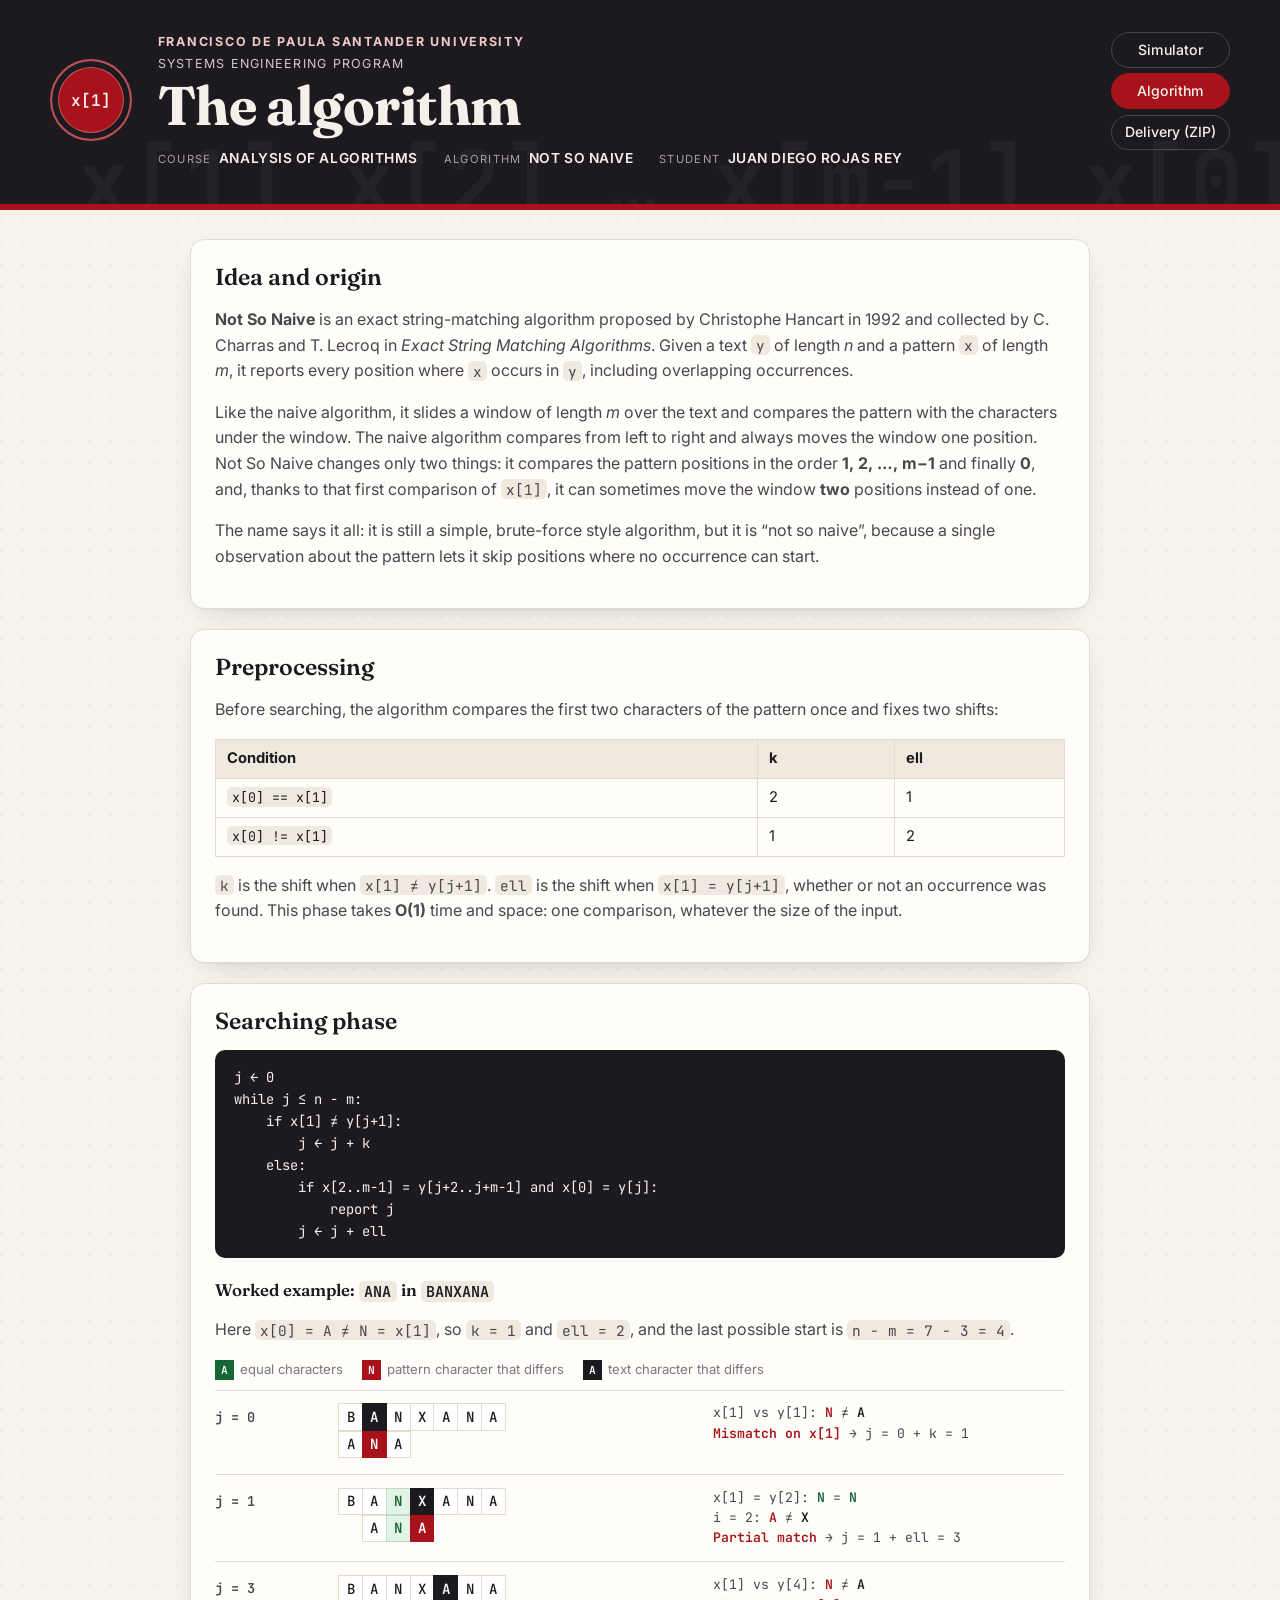
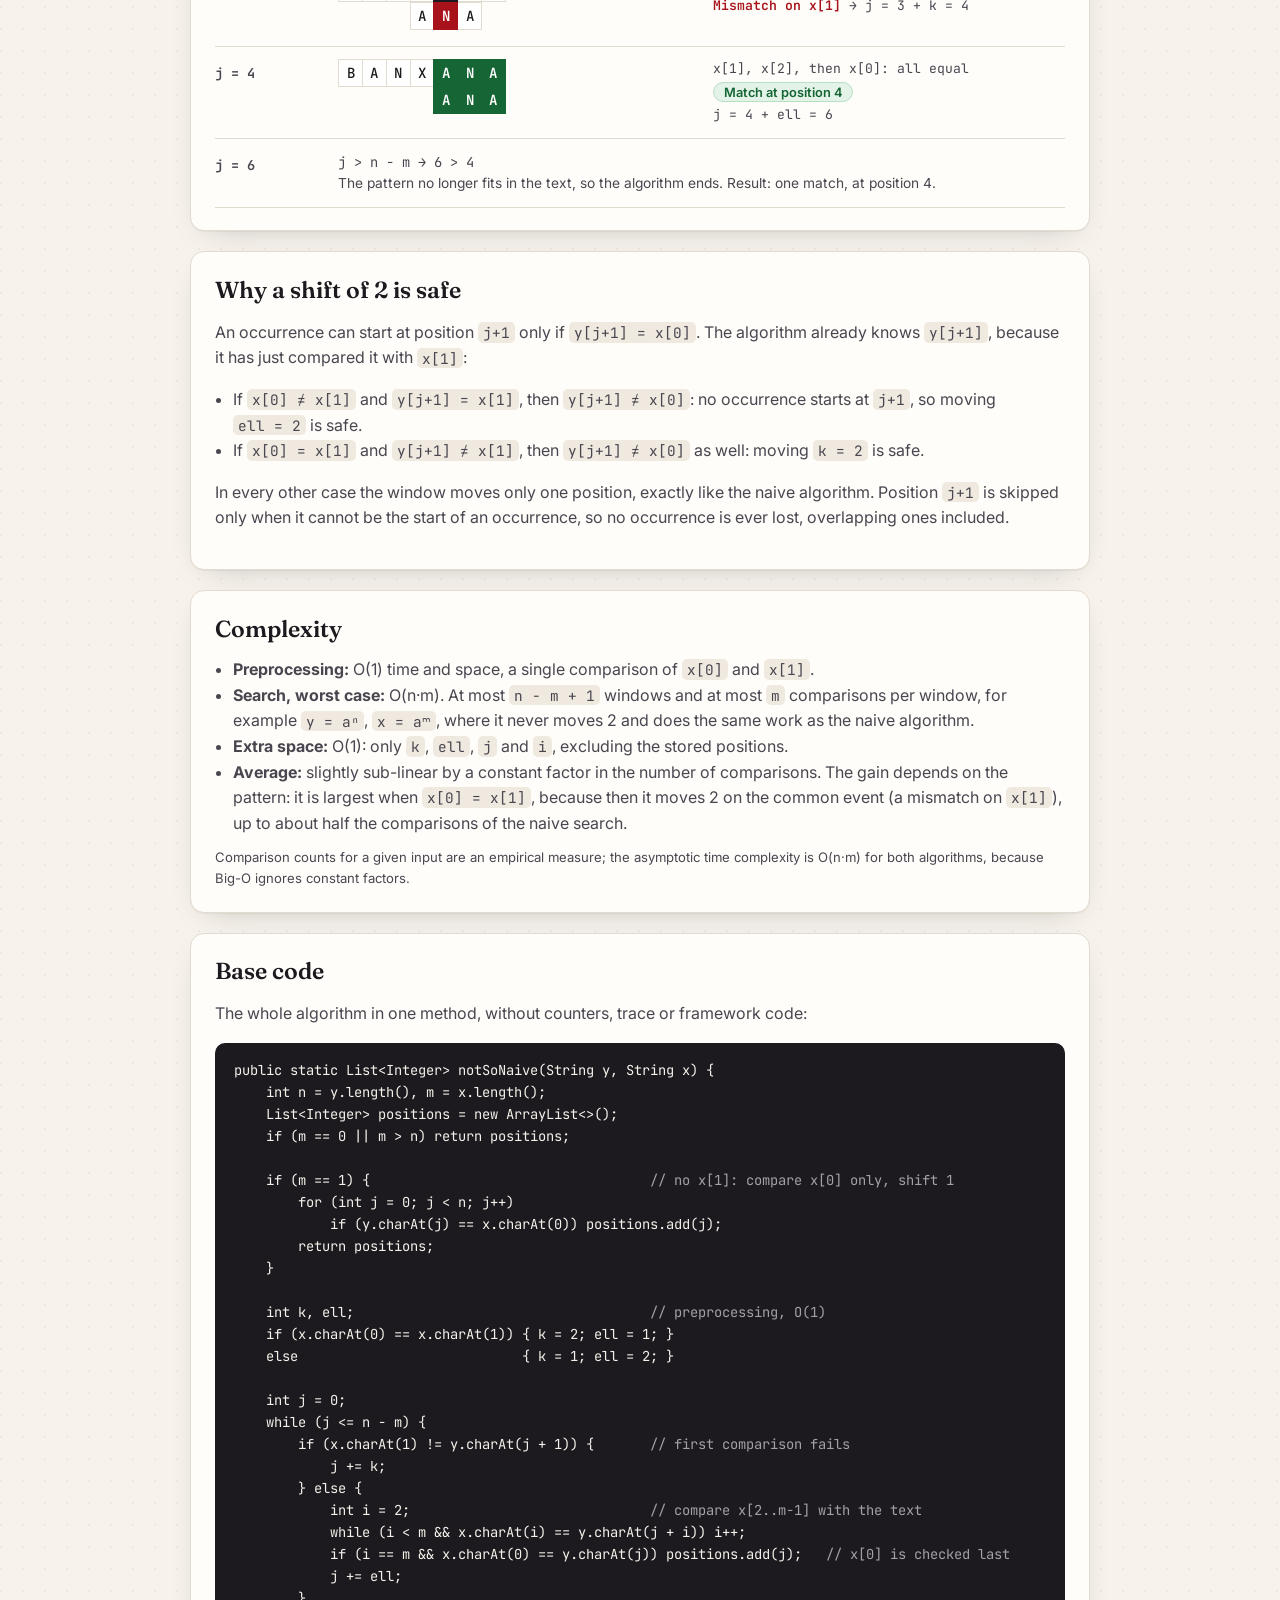
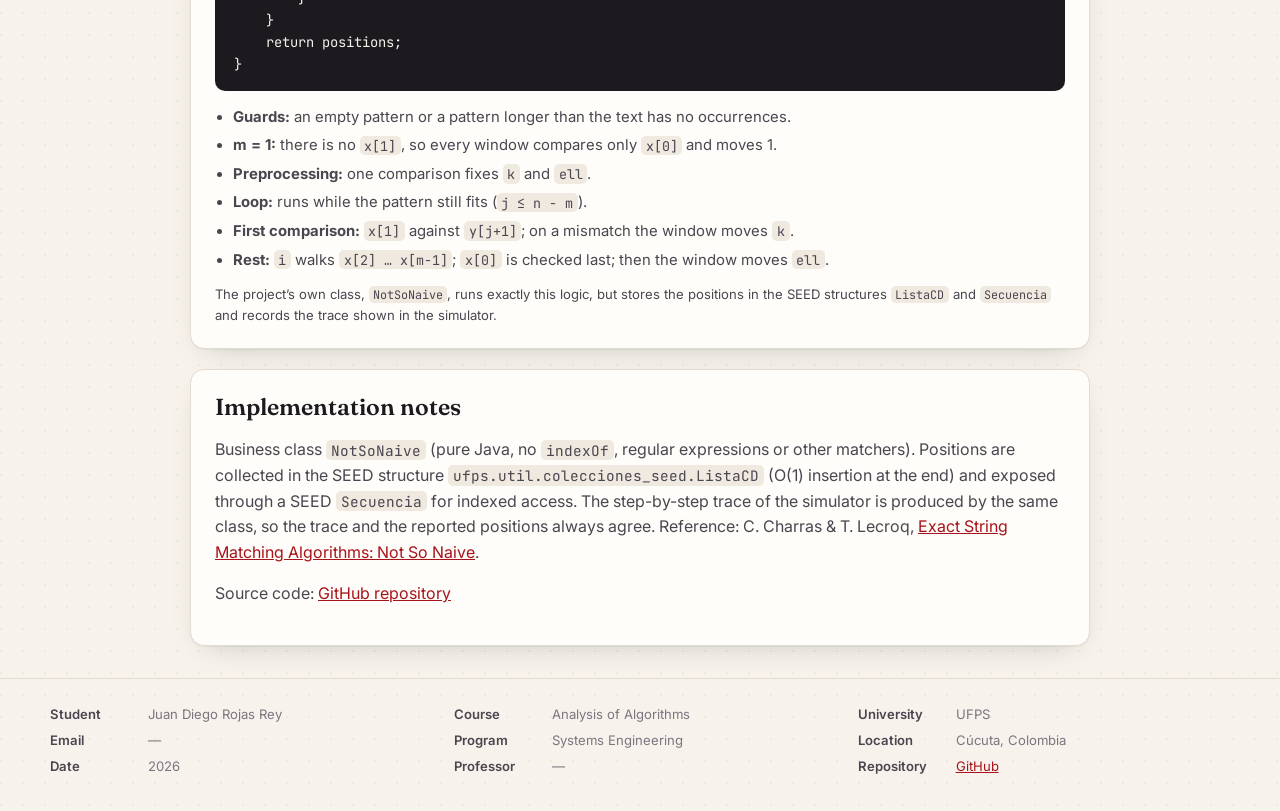
==== docs/algorithm/index.html @ b47da9d5 "Add files via upload" ====
<!DOCTYPE html>
<html lang="en">
<head>
<meta charset="UTF-8">
<meta name="viewport" content="width=device-width, initial-scale=1">
<title>The Not So Naive algorithm · UFPS</title>
<meta name="description" content="Not So Naive exact string matching simulator.">
<link rel="preconnect" href="https://fonts.googleapis.com">
<link rel="preconnect" href="https://fonts.gstatic.com" crossorigin>
<link href="https://fonts.googleapis.com/css2?family=Fraunces:opsz,wght@9..144,500;9..144,700&family=Inter:wght@400;500;600;700&family=JetBrains+Mono:wght@400;600&display=swap" rel="stylesheet">
<link rel="stylesheet" href="../css/app.css">
<link rel="icon" href="data:image/svg+xml,%3Csvg xmlns='http://www.w3.org/2000/svg' viewBox='0 0 32 32'%3E%3Crect width='32' height='32' rx='7' fill='%23a8121a'/%3E%3Ctext x='16' y='22' font-family='monospace' font-size='15' font-weight='700' fill='%23fff' text-anchor='middle'%3ENSN%3C/text%3E%3C/svg%3E">
</head>
<body>
<header class="masthead"><div class="wrap masthead__inner">
<div class="seal" aria-hidden="true"><span>x[1]</span></div>
<div class="masthead__text"><p class="kicker">FRANCISCO DE PAULA SANTANDER UNIVERSITY</p><p class="program">SYSTEMS ENGINEERING PROGRAM</p><h1>The algorithm</h1>
<dl class="meta"><div><dt>COURSE</dt><dd>ANALYSIS OF ALGORITHMS</dd></div><div><dt>ALGORITHM</dt><dd>NOT SO NAIVE</dd></div><div><dt>STUDENT</dt><dd>JUAN DIEGO ROJAS REY</dd></div></dl></div>
<nav class="masthead__nav" aria-label="Pages"><a href="../index.html" class="" >Simulator</a><a href="../algorithm/index.html" class="is-active" aria-current=page>Algorithm</a><a href="../delivery/index.html" class="" >Delivery (ZIP)</a></nav></div></header>
<main class="wrap doc">

    <section class="card">
        <h2>Idea and origin</h2>
        <p><strong>Not So Naive</strong> is an exact string-matching algorithm proposed by Christophe Hancart in 1992
            and collected by C. Charras and T. Lecroq in <em>Exact String Matching Algorithms</em>. Given a text
            <code>y</code> of length <em>n</em> and a pattern <code>x</code> of length <em>m</em>, it reports every
            position where <code>x</code> occurs in <code>y</code>, including overlapping occurrences.</p>
        <p>Like the naive algorithm, it slides a window of length <em>m</em> over the text and compares the pattern
            with the characters under the window. The naive algorithm compares from left to right and always moves the
            window one position. Not So Naive changes only two things: it compares the pattern positions in the order
            <strong>1, 2, …, m−1</strong> and finally <strong>0</strong>, and, thanks to that first comparison of
            <code>x[1]</code>, it can sometimes move the window <strong>two</strong> positions instead of one.</p>
        <p>The name says it all: it is still a simple, brute-force style algorithm, but it is “not so naive”,
            because a single observation about the pattern lets it skip positions where no occurrence can start.</p>
    </section>

    <section class="card">
        <h2>Preprocessing</h2>
        <p>Before searching, the algorithm compares the first two characters of the pattern once and fixes two shifts:</p>
        <table class="kell">
            <thead><tr><th>Condition</th><th>k</th><th>ell</th></tr></thead>
            <tbody>
            <tr><td><code>x[0] == x[1]</code></td><td>2</td><td>1</td></tr>
            <tr><td><code>x[0] != x[1]</code></td><td>1</td><td>2</td></tr>
            </tbody>
        </table>
        <p><code>k</code> is the shift when <code>x[1] ≠ y[j+1]</code>. <code>ell</code> is the shift when
            <code>x[1] = y[j+1]</code>, whether or not an occurrence was found. This phase takes
            <strong>O(1)</strong> time and space: one comparison, whatever the size of the input.</p>
    </section>

    <section class="card">
        <h2>Searching phase</h2>
<pre class="code">j ← 0
while j ≤ n − m:
    if x[1] ≠ y[j+1]:
        j ← j + k
    else:
        if x[2..m−1] = y[j+2..j+m−1] and x[0] = y[j]:
            report j
        j ← j + ell</pre>

        <h3>Worked example: <code>ANA</code> in <code>BANXANA</code></h3>
        <p>Here <code>x[0] = A ≠ N = x[1]</code>, so <code>k = 1</code> and <code>ell = 2</code>, and the last
            possible start is <code>n − m = 7 − 3 = 4</code>.</p>
        <div class="example-legend">
            <span><span class="cell cell--eq">A</span>equal characters</span>
            <span><span class="cell cell--ne cell--pat">N</span>pattern character that differs</span>
            <span><span class="cell cell--ne cell--txt">A</span>text character that differs</span>
        </div>
        <div class="trace-rows">
            <div class="trow">
                <div class="trow__left">j = 0</div>
                <div class="trow__center"><div class="trow__scroll">
                    <div class="cells"><span class="cell">B</span><span class="cell cell--ne cell--txt">A</span><span class="cell">N</span><span class="cell">X</span><span class="cell">A</span><span class="cell">N</span><span class="cell">A</span></div>
                    <div class="cells"><span class="cell">A</span><span class="cell cell--ne cell--pat">N</span><span class="cell">A</span></div>
                </div></div>
                <div class="trow__right">
                    <div class="code-line">x[1] vs y[1]: <span class="pat">N</span> ≠ <span class="txt">A</span></div>
                    <div class="code-line"><span class="bad">Mismatch on x[1]</span> → j = 0 + k = 1</div>
                </div>
            </div>
            <div class="trow">
                <div class="trow__left">j = 1</div>
                <div class="trow__center"><div class="trow__scroll">
                    <div class="cells"><span class="cell">B</span><span class="cell">A</span><span class="cell cell--done">N</span><span class="cell cell--ne cell--txt">X</span><span class="cell">A</span><span class="cell">N</span><span class="cell">A</span></div>
                    <div class="cells"><span class="cell cell--empty"></span><span class="cell">A</span><span class="cell cell--done">N</span><span class="cell cell--ne cell--pat">A</span></div>
                </div></div>
                <div class="trow__right">
                    <div class="code-line">x[1] = y[2]: <span class="ok">N</span> = <span class="ok">N</span></div>
                    <div class="code-line">i = 2: <span class="pat">A</span> ≠ <span class="txt">X</span></div>
                    <div class="code-line"><span class="bad">Partial match</span> → j = 1 + ell = 3</div>
                </div>
            </div>
            <div class="trow">
                <div class="trow__left">j = 3</div>
                <div class="trow__center"><div class="trow__scroll">
                    <div class="cells"><span class="cell">B</span><span class="cell">A</span><span class="cell">N</span><span class="cell">X</span><span class="cell cell--ne cell--txt">A</span><span class="cell">N</span><span class="cell">A</span></div>
                    <div class="cells"><span class="cell cell--empty"></span><span class="cell cell--empty"></span><span class="cell cell--empty"></span><span class="cell">A</span><span class="cell cell--ne cell--pat">N</span><span class="cell">A</span></div>
                </div></div>
                <div class="trow__right">
                    <div class="code-line">x[1] vs y[4]: <span class="pat">N</span> ≠ <span class="txt">A</span></div>
                    <div class="code-line"><span class="bad">Mismatch on x[1]</span> → j = 3 + k = 4</div>
                </div>
            </div>
            <div class="trow">
                <div class="trow__left">j = 4</div>
                <div class="trow__center"><div class="trow__scroll">
                    <div class="cells"><span class="cell">B</span><span class="cell">A</span><span class="cell">N</span><span class="cell">X</span><span class="cell cell--eq">A</span><span class="cell cell--eq">N</span><span class="cell cell--eq">A</span></div>
                    <div class="cells"><span class="cell cell--empty"></span><span class="cell cell--empty"></span><span class="cell cell--empty"></span><span class="cell cell--empty"></span><span class="cell cell--eq">A</span><span class="cell cell--eq">N</span><span class="cell cell--eq">A</span></div>
                </div></div>
                <div class="trow__right">
                    <div class="code-line">x[1], x[2], then x[0]: all equal</div>
                    <div class="code-line"><span class="badge-match">Match at position 4</span></div>
                    <div class="code-line">j = 4 + ell = 6</div>
                </div>
            </div>
            <div class="trow trow--end">
                <div class="trow__left">j = 6</div>
                <div class="trow__right">
                    <div class="code-line">j &gt; n − m → 6 &gt; 4</div>
                    <div class="code-line end-msg">The pattern no longer fits in the text, so the algorithm ends. Result: one match, at position 4.</div>
                </div>
            </div>
        </div>
    </section>

    <section class="card">
        <h2>Why a shift of 2 is safe</h2>
        <p>An occurrence can start at position <code>j+1</code> only if <code>y[j+1] = x[0]</code>. The algorithm
            already knows <code>y[j+1]</code>, because it has just compared it with <code>x[1]</code>:</p>
        <ul class="cx">
            <li>If <code>x[0] ≠ x[1]</code> and <code>y[j+1] = x[1]</code>, then <code>y[j+1] ≠ x[0]</code>:
                no occurrence starts at <code>j+1</code>, so moving <code>ell = 2</code> is safe.</li>
            <li>If <code>x[0] = x[1]</code> and <code>y[j+1] ≠ x[1]</code>, then <code>y[j+1] ≠ x[0]</code> as well:
                moving <code>k = 2</code> is safe.</li>
        </ul>
        <p>In every other case the window moves only one position, exactly like the naive algorithm. Position
            <code>j+1</code> is skipped only when it cannot be the start of an occurrence, so no occurrence is ever
            lost, overlapping ones included.</p>
    </section>

    <section class="card">
        <h2>Complexity</h2>
        <ul class="cx">
            <li><strong>Preprocessing:</strong> O(1) time and space, a single comparison of <code>x[0]</code> and <code>x[1]</code>.</li>
            <li><strong>Search, worst case:</strong> O(n·m). At most <code>n − m + 1</code> windows and at most
                <code>m</code> comparisons per window, for example <code>y = aⁿ</code>, <code>x = aᵐ</code>, where it
                never moves 2 and does the same work as the naive algorithm.</li>
            <li><strong>Extra space:</strong> O(1): only <code>k</code>, <code>ell</code>, <code>j</code> and
                <code>i</code>, excluding the stored positions.</li>
            <li><strong>Average:</strong> slightly sub-linear by a constant factor in the number of comparisons. The
                gain depends on the pattern: it is largest when <code>x[0] = x[1]</code>, because then it moves 2 on
                the common event (a mismatch on <code>x[1]</code>), up to about half the comparisons of the naive search.</li>
        </ul>
        <p class="hint">Comparison counts for a given input are an empirical measure; the asymptotic time complexity
            is O(n·m) for both algorithms, because Big-O ignores constant factors.</p>
    </section>

    <section class="card">
        <h2>Base code</h2>
        <p>The whole algorithm in one method, without counters, trace or framework code:</p>
<pre class="code">public static List&lt;Integer&gt; notSoNaive(String y, String x) {
    int n = y.length(), m = x.length();
    List&lt;Integer&gt; positions = new ArrayList&lt;&gt;();
    if (m == 0 || m &gt; n) return positions;

    if (m == 1) {                                   <span class="cm">// no x[1]: compare x[0] only, shift 1</span>
        for (int j = 0; j &lt; n; j++)
            if (y.charAt(j) == x.charAt(0)) positions.add(j);
        return positions;
    }

    int k, ell;                                     <span class="cm">// preprocessing, O(1)</span>
    if (x.charAt(0) == x.charAt(1)) { k = 2; ell = 1; }
    else                            { k = 1; ell = 2; }

    int j = 0;
    while (j &lt;= n - m) {
        if (x.charAt(1) != y.charAt(j + 1)) {       <span class="cm">// first comparison fails</span>
            j += k;
        } else {
            int i = 2;                              <span class="cm">// compare x[2..m-1] with the text</span>
            while (i &lt; m &amp;&amp; x.charAt(i) == y.charAt(j + i)) i++;
            if (i == m &amp;&amp; x.charAt(0) == y.charAt(j)) positions.add(j);   <span class="cm">// x[0] is checked last</span>
            j += ell;
        }
    }
    return positions;
}</pre>
        <ul class="code-notes">
            <li><strong>Guards:</strong> an empty pattern or a pattern longer than the text has no occurrences.</li>
            <li><strong>m = 1:</strong> there is no <code>x[1]</code>, so every window compares only <code>x[0]</code> and moves 1.</li>
            <li><strong>Preprocessing:</strong> one comparison fixes <code>k</code> and <code>ell</code>.</li>
            <li><strong>Loop:</strong> runs while the pattern still fits (<code>j ≤ n − m</code>).</li>
            <li><strong>First comparison:</strong> <code>x[1]</code> against <code>y[j+1]</code>; on a mismatch the window moves <code>k</code>.</li>
            <li><strong>Rest:</strong> <code>i</code> walks <code>x[2] … x[m−1]</code>; <code>x[0]</code> is checked last; then the window moves <code>ell</code>.</li>
        </ul>
        <p class="hint">The project’s own class, <code>NotSoNaive</code>, runs exactly this logic, but stores the
            positions in the SEED structures <code>ListaCD</code> and <code>Secuencia</code> and records the trace
            shown in the simulator.</p>
    </section>

    <section class="card">
        <h2>Implementation notes</h2>
        <p>Business class <code>NotSoNaive</code> (pure Java, no <code>indexOf</code>, regular expressions or other
            matchers). Positions are collected in the SEED structure <code>ufps.util.colecciones_seed.ListaCD</code>
            (O(1) insertion at the end) and exposed through a SEED <code>Secuencia</code> for indexed access. The step-by-step
            trace of the simulator is produced by the same class, so the trace and the reported positions always agree.
            Reference: C. Charras &amp; T. Lecroq,
            <a href="https://www-igm.univ-mlv.fr/~lecroq/string/node13.html" target="_blank" rel="noopener">Exact
                String Matching Algorithms: Not So Naive</a>.</p>
        <p>Source code: <a href="https://github.com/juandi12334/nat-so-naive" target="_blank" rel="noopener">GitHub repository</a></p>
    </section>
</main>

<footer class="footer"><div class="wrap"><div class="footer__grid">
<dl class="footer__col"><div><dt>Student</dt><dd>Juan Diego Rojas Rey</dd></div><div><dt>Email</dt><dd>—</dd></div><div><dt>Date</dt><dd>2026</dd></div></dl>
<dl class="footer__col"><div><dt>Course</dt><dd>Analysis of Algorithms</dd></div><div><dt>Program</dt><dd>Systems Engineering</dd></div><div><dt>Professor</dt><dd>—</dd></div></dl>
<dl class="footer__col"><div><dt>University</dt><dd>UFPS</dd></div><div><dt>Location</dt><dd>Cúcuta, Colombia</dd></div><div><dt>Repository</dt><dd><a href="https://github.com/juandi12334/nat-so-naive" target="_blank" rel="noopener">GitHub</a></dd></div></dl>
</div></div></footer>
</body></html>
---- docs/css/app.css ----
:root {
    --paper: #f7f3ec;
    --paper-2: #efe9df;
    --card: #fffdf9;
    --ink: #1c1a1f;
    --ink-2: #4a4650;
    --muted: #7b7580;
    --line: #e2dbcf;
    --brand: #a8121a;
    --brand-dark: #7d0d13;
    --brand-soft: #f6e3e2;
    --hl: #ffd23f;
    --hl-2: #f59e0b;
    --ok: #166534;
    --ok-soft: #e3f3e7;
    --err: #b42318;
    --err-soft: #fdeceb;
    --radius: 14px;
    --shadow: 0 1px 0 rgba(28, 26, 31, .04), 0 10px 30px -18px rgba(28, 26, 31, .35);
    --serif: "Fraunces", Georgia, "Times New Roman", serif;
    --sans: "Inter", system-ui, -apple-system, "Segoe UI", Roboto, sans-serif;
    --mono: "JetBrains Mono", ui-monospace, "SFMono-Regular", Consolas, monospace;
}

* { box-sizing: border-box; }
html { scroll-behavior: smooth; }
body {
    margin: 0;
    background: var(--paper);
    background-image: radial-gradient(circle at 1px 1px, rgba(28, 26, 31, .05) 1px, transparent 0);
    background-size: 22px 22px;
    color: var(--ink);
    font: 400 16px/1.6 var(--sans);
    -webkit-font-smoothing: antialiased;
}
code, pre, kbd { font-family: var(--mono); font-size: .9em; font-variant-ligatures: none; }
code { background: var(--paper-2); padding: .05em .35em; border-radius: 5px; }
a { color: var(--brand); }
[hidden] { display: none !important; }

.wrap { width: min(1180px, 100% - 2.5rem); margin-inline: auto; }

/* ---------- masthead ---------- */
.masthead {
    background: var(--ink);
    color: #f5f1ea;
    border-bottom: 6px solid var(--brand);
    position: relative;
    overflow: hidden;
}
.masthead::after {
    content: "x[1] x[2] … x[m−1] x[0]";
    position: absolute; right: -1rem; bottom: -1.4rem;
    font: 700 5.5rem/1 var(--mono);
    color: rgba(255, 255, 255, .04);
    white-space: nowrap; pointer-events: none;
}
.masthead__inner {
    display: grid;
    grid-template-columns: auto 1fr auto;
    gap: 1.6rem;
    align-items: center;
    padding: 2rem 0 2.2rem;
    position: relative; z-index: 1;
}
.seal {
    width: 82px; height: 82px; border-radius: 50%;
    border: 2px solid rgba(255, 255, 255, .25);
    display: grid; place-items: center;
    background: var(--brand);
    box-shadow: inset 0 0 0 6px var(--ink), inset 0 0 0 7px rgba(255, 255, 255, .3);
}
.seal span { font: 600 1rem var(--mono); }
.kicker { margin: 0; font-weight: 700; letter-spacing: .14em; font-size: .78rem; color: #f0c9c7; }
.program { margin: .1rem 0 .2rem; letter-spacing: .1em; font-size: .78rem; color: #cfc8d0; }
.masthead h1 {
    margin: 0; font: 700 clamp(2.2rem, 5vw, 3.4rem)/1.05 var(--serif);
    letter-spacing: -.01em;
}
.meta { display: flex; flex-wrap: wrap; gap: .4rem 1.6rem; margin: .8rem 0 0; }
.meta div { display: flex; gap: .45rem; align-items: baseline; }
.meta dt { font-size: .7rem; letter-spacing: .12em; color: #a59fa8; }
.meta dd { margin: 0; font-weight: 600; font-size: .86rem; letter-spacing: .04em; }
.masthead__nav { display: flex; flex-direction: column; gap: .35rem; align-self: start; }
.masthead__nav a {
    color: #f5f1ea; text-decoration: none; font-size: .88rem; font-weight: 500;
    padding: .35rem .8rem; border: 1px solid rgba(255, 255, 255, .18); border-radius: 999px; text-align: center;
}
.masthead__nav a:hover { background: rgba(255, 255, 255, .08); }
.masthead__nav a.is-active { background: var(--brand); border-color: var(--brand); }
.masthead__nav a:focus-visible { outline: 2px solid #f5f1ea; outline-offset: 2px; }

/* ---------- intro / status ---------- */
.intro {
    display: flex; gap: 1.5rem; align-items: center; justify-content: space-between;
    margin: 1.8rem 0 1.2rem;
}
.intro p { margin: 0; max-width: 70ch; color: var(--ink-2); }
.pill {
    display: inline-flex; gap: .5rem; align-items: center; flex-shrink: 0;
    padding: .45rem .9rem; border-radius: 999px; font-size: .85rem; font-weight: 600;
    background: var(--card); border: 1px solid var(--line);
}
.pill__dot { width: .55rem; height: .55rem; border-radius: 50%; background: var(--muted); }
.pill--loaded .pill__dot { background: #2563eb; }
.pill--busy .pill__dot { background: var(--hl-2); animation: pulse 1s infinite; }
.pill--done { background: var(--ok-soft); border-color: #b9dfc3; color: var(--ok); }
.pill--done .pill__dot { background: var(--ok); }
.pill--error { background: var(--err-soft); border-color: #f3c3bf; color: var(--err); }
.pill--error .pill__dot { background: var(--err); }
@keyframes pulse { 50% { opacity: .3; } }

/* ---------- layout ---------- */
.top-grid {
    display: grid; grid-template-columns: repeat(3, minmax(0, 1fr)); gap: 1.25rem;
    align-items: stretch; margin-bottom: 1.25rem;
}
.top-grid .card { margin-bottom: 0; }
.card {
    background: var(--card); border: 1px solid var(--line); border-radius: var(--radius);
    padding: 1.4rem 1.5rem; box-shadow: var(--shadow); margin-bottom: 1.25rem;
}
.card h2 {
    margin: 0 0 .9rem; font: 600 1.25rem/1.25 var(--serif);
    display: flex; align-items: center; gap: .6rem;
}
.card h3 { font: 600 1.05rem var(--serif); margin: 1.4rem 0 .5rem; }
.card__head { display: flex; justify-content: space-between; align-items: center; gap: 1rem; flex-wrap: wrap; }
.card__head h2 { margin-bottom: .4rem; }
.step {
    display: inline-grid; place-items: center; width: 1.7rem; height: 1.7rem; border-radius: 50%;
    background: var(--brand); color: #fff; font: 700 .85rem var(--sans); flex-shrink: 0;
}
.card--actions { display: flex; flex-direction: column; gap: .75rem; }
.card--actions h2 { margin-bottom: .15rem; }
.actions__caption { margin: 0; }
.actions__status { margin: 0; min-height: 1.2em; }

/* ---------- dropzone ---------- */
.dropzone {
    border: 2px dashed #cdc3b4; border-radius: 12px; padding: 1.4rem 1rem; text-align: center;
    background: repeating-linear-gradient(-45deg, transparent 0 12px, rgba(168, 18, 26, .025) 12px 24px);
    color: var(--ink-2); cursor: pointer; transition: border-color .15s, background-color .15s;
}
.dropzone svg { width: 42px; height: 42px; color: var(--brand); }
.dropzone:hover, .dropzone:focus-visible, .dropzone.is-over {
    border-color: var(--brand); background-color: var(--brand-soft); outline: none;
}
.dropzone__title { margin: .3rem 0 0; font-weight: 600; color: var(--ink); }
.dropzone__help { margin: .1rem 0 .8rem; font-size: .85rem; color: var(--muted); }

.filecard {
    display: flex; gap: .9rem; align-items: center; margin-top: .9rem;
    border: 1px solid #b9dfc3; background: var(--ok-soft); border-radius: 12px; padding: .7rem .9rem;
}
.filecard__icon {
    width: 44px; height: 52px; border-radius: 6px; background: #fff; border: 1px solid #b9dfc3;
    display: grid; place-items: center; font: 700 .7rem var(--mono); color: var(--ok);
}
.filecard__info { flex: 1; min-width: 0; }
.filecard__name { margin: 0; font-weight: 600; overflow: hidden; text-overflow: ellipsis; white-space: nowrap; }
.filecard__size { margin: 0; font-size: .85rem; color: var(--ink-2); }

.typed-label { display: block; margin: 1rem 0 .35rem; font-size: .82rem; color: var(--muted); }
.typed-text { font-size: .92rem; resize: vertical; min-height: 4.2rem; line-height: 1.5; }

/* ---------- inputs & buttons ---------- */
.label { display: block; font-size: .85rem; font-weight: 600; color: var(--ink-2); margin-bottom: .35rem; }
.input {
    width: 100%; font: 400 1.05rem var(--mono); padding: .75rem .9rem; border-radius: 10px;
    border: 1.5px solid #d6cdbf; background: #fff; color: var(--ink);
}
.input:focus { outline: none; border-color: var(--brand); box-shadow: 0 0 0 4px rgba(168, 18, 26, .12); }
.input.is-invalid { border-color: var(--err); }
.pattern-preview {
    display: flex; flex-wrap: wrap; gap: .4rem; align-items: baseline;
    margin: .55rem 0 1rem; font-size: .88rem; color: var(--muted);
}
.pattern-preview__value {
    background: var(--hl); color: var(--ink); padding: .1rem .45rem; border-radius: 4px;
    white-space: pre-wrap; word-break: break-all;
}
.pattern-preview__value.is-empty { background: var(--paper-2); color: var(--muted); }
.field-error { color: var(--err); font-size: .88rem; margin: .5rem 0 0; font-weight: 500; }
.hint { font-size: .82rem; color: var(--muted); margin: .7rem 0 0; }

.btn {
    --bg: var(--card); --fg: var(--ink); --bd: var(--line);
    display: inline-flex; align-items: center; justify-content: center; gap: .55rem;
    font: 600 .95rem var(--sans); padding: .65rem 1.1rem; border-radius: 10px; cursor: pointer;
    background: var(--bg); color: var(--fg); border: 1.5px solid var(--bd); text-decoration: none;
    transition: transform .08s, background-color .15s, box-shadow .15s;
}
.btn:active { transform: translateY(1px); }
.btn:disabled { opacity: .45; cursor: not-allowed; }
.btn--primary { --bg: var(--brand); --fg: #fff; --bd: var(--brand); box-shadow: 0 6px 16px -8px rgba(168, 18, 26, .7); }
.btn--primary:hover:not(:disabled) { --bg: var(--brand-dark); }
.btn--secondary { --bg: var(--card); --fg: var(--brand); --bd: var(--brand); }
.btn--secondary:hover:not(:disabled) { --bg: var(--brand-soft); }
.btn--ghost { --bg: transparent; --bd: var(--brand); --fg: var(--brand); }
.btn--ghost:hover { --bg: var(--brand-soft); }
.btn--link { --bg: transparent; --bd: transparent; --fg: var(--brand); padding: .4rem .5rem; text-decoration: underline; }
.btn--small { padding: .3rem .65rem; font-size: .85rem; border-radius: 8px; }
.btn--block { width: 100%; padding: .9rem; font-size: 1rem; }
.spinner {
    display: none; width: 1rem; height: 1rem; border-radius: 50%;
    border: 2px solid rgba(255, 255, 255, .4); border-top-color: #fff; animation: spin .7s linear infinite;
}
.spinner--dark { border-color: rgba(168, 18, 26, .25); border-top-color: var(--brand); }
.is-loading .spinner { display: inline-block; }
@keyframes spin { to { transform: rotate(360deg); } }

/* ---------- results ---------- */
.empty {
    border: 1.5px dashed var(--line); border-radius: 12px; padding: 2.4rem 1rem; text-align: center; color: var(--muted);
}
.empty p { margin: 0; }
.processing { text-align: center; padding: 1.8rem 0; color: var(--ink-2); }
.scan {
    margin: 0 auto 1rem; width: 220px; height: 30px; border-radius: 6px; position: relative; overflow: hidden;
    background: repeating-linear-gradient(90deg, var(--paper-2) 0 18px, #fff 18px 20px);
}
.scan span {
    position: absolute; top: 0; bottom: 0; width: 56px; background: rgba(255, 210, 63, .8);
    border: 2px solid var(--brand); border-radius: 4px; animation: slide 1.1s steps(6) infinite;
}
@keyframes slide { from { left: 0; } to { left: 164px; } }
.errorbox {
    background: var(--err-soft); border: 1px solid #f3c3bf; color: var(--err);
    padding: 1rem 1.1rem; border-radius: 12px;
}
.errorbox p { margin: .3rem 0 0; color: #7a1a12; }
.results__bar { display: flex; align-items: center; gap: .6rem 1rem; flex-wrap: wrap; margin-bottom: .7rem; }
.results__positions { display: flex; align-items: center; gap: .5rem; flex: 1; min-width: 0; flex-wrap: wrap; }
.results__label { font-size: .85rem; font-weight: 600; color: var(--ink-2); }
.occ-chip {
    display: inline-flex; align-items: center; padding: .3rem .8rem; border-radius: 999px;
    font-size: .85rem; font-weight: 600; background: var(--paper-2); color: var(--ink-2); border: 1px solid var(--line);
}
.occ-chip--ok { background: var(--ok-soft); color: var(--ok); border-color: #b9dfc3; }
.positions { display: flex; flex-wrap: wrap; gap: .3rem; }
.pos-chip {
    font: 500 .78rem var(--mono); padding: .12rem .45rem; border-radius: 6px; cursor: pointer;
    background: #fff7d6; border: 1px solid #f1d572; color: var(--ink);
}
.pos-chip:hover, .pos-chip.is-current { background: var(--hl); border-color: var(--hl-2); }
.pos-chip--more { background: var(--card); border-color: var(--line); color: var(--brand); font-family: var(--sans); }
.positions .none { color: var(--muted); font-size: .85rem; }

/* ---------- preview ---------- */
.navmatch { display: flex; align-items: center; gap: .5rem; font: 500 .85rem var(--mono); }
.legend { font-size: .82rem; color: var(--muted); margin: 0 0 .7rem; }
.preview {
    margin: 0; max-height: 520px; overflow: auto; padding: 1rem 1.1rem;
    background: #fff; border: 1px solid var(--line); border-radius: 10px;
    font: 400 .9rem/1.65 var(--mono); white-space: pre-wrap; word-break: break-all; tab-size: 4;
}
mark { color: inherit; border-radius: 2px; }
mark.d1 { background: rgba(255, 210, 63, .75); box-shadow: inset 0 -2px 0 var(--brand); }
mark.d2 { background: rgba(245, 158, 11, .85); box-shadow: inset 0 -2px 0 var(--brand-dark); }
mark.is-current { outline: 2px solid var(--brand); outline-offset: 1px; }

/* ---------- step-by-step trace ---------- */
.trace-rows { border-top: 1px solid var(--line); }
.trow {
    display: grid; grid-template-columns: 6.5rem minmax(0, 1fr) minmax(15rem, 22rem); gap: .4rem 1.2rem;
    align-items: start; padding: .8rem 0; border-bottom: 1px solid var(--line);
}
.trow:focus-visible { outline: 2px solid var(--brand); outline-offset: 2px; border-radius: 6px; }
.trow__left { font: 600 .85rem/1.5 var(--mono); color: var(--ink-2); padding-top: .2rem; }
.trow__center { min-width: 0; }
.trow__scroll { overflow-x: auto; padding-bottom: .2rem; }
.trow__right { font: 400 .82rem/1.55 var(--mono); color: var(--ink-2); font-variant-ligatures: none; }
.trow--end { grid-template-columns: 6.5rem minmax(0, 1fr); }
.trow--end .trow__right { font-size: .86rem; }
.cells { display: flex; width: max-content; }
.cell {
    width: 1.55rem; height: 1.7rem; display: inline-grid; place-items: center; flex-shrink: 0;
    font: 500 .88rem var(--mono); color: var(--ink); border: 1px solid var(--line); margin-right: -1px;
    font-variant-ligatures: none;
    background: #fff;
}
.cell--empty { border-color: transparent; background: transparent; }
.cell--idx { height: 1.1rem; border-color: transparent; background: transparent; font-size: .62rem; color: var(--muted); }
.cell--eq { background: var(--ok); border-color: var(--ok); color: #fff; font-weight: 600; position: relative; z-index: 1; }
.cell--done { background: var(--ok-soft); border-color: #b9dfc3; color: var(--ok); font-weight: 600; }
.cell--ne.cell--pat { background: var(--brand); border-color: var(--brand); color: #fff; font-weight: 600; position: relative; z-index: 1; }
.cell--ne.cell--txt { background: var(--ink); border-color: var(--ink); color: #fff; font-weight: 600; position: relative; z-index: 1; }
.code-line { white-space: pre-wrap; overflow-wrap: anywhere; }
.code-line .c { color: var(--ink); }
.code-line .ok { color: var(--ok); font-weight: 600; }
.code-line .pat { color: var(--brand); font-weight: 600; }
.code-line .txt { color: var(--ink); font-weight: 600; }
.code-line .bad { color: var(--brand); font-weight: 600; }
.code-line .false { text-decoration: underline wavy var(--brand); text-underline-offset: 3px; }
.badge-match {
    display: inline-block; margin: .15rem 0; padding: .1rem .6rem; border-radius: 999px;
    background: var(--ok-soft); color: var(--ok); border: 1px solid #b9dfc3; font: 600 .8rem var(--sans);
}
.end-msg { font-family: var(--sans); color: var(--ink-2); }
.stepper { display: flex; align-items: center; gap: .4rem; margin-top: .45rem; }
.stepper__count { font: 500 .78rem var(--mono); color: var(--muted); min-width: 3.2rem; text-align: center; }
.stepper .btn--small { padding: .15rem .55rem; font-size: .8rem; }
.stepper__auto[aria-pressed="true"] { --bg: var(--brand-soft); --fg: var(--brand); --bd: var(--brand); }
.btn:focus-visible { outline: 2px solid var(--brand); outline-offset: 2px; }

/* ---------- algorithm page ---------- */
.doc { max-width: 900px; margin: 1.8rem auto 0; }
.doc .card p, .doc .card li { color: var(--ink-2); }
.doc p code, .doc li code { white-space: nowrap; }
.doc .card h2 { font-size: 1.45rem; }
.code {
    background: var(--ink); color: #f5f1ea; padding: 1rem 1.2rem; border-radius: 10px;
    overflow: auto; font-size: .86rem; line-height: 1.6; margin: 0;
}
.code .cm { color: #a59fa8; }
.kell { border-collapse: collapse; width: 100%; font-size: .92rem; margin: .4rem 0 .8rem; }
.kell th, .kell td { border: 1px solid var(--line); padding: .45rem .7rem; text-align: left; }
.kell th { background: var(--paper-2); }
.cx { padding-left: 1.1rem; margin: 0; }
.code-notes { margin: .9rem 0 0; padding-left: 1.1rem; }
.code-notes li { margin-bottom: .3rem; font-size: .93rem; }
.example-legend { display: flex; flex-wrap: wrap; gap: .5rem 1.2rem; font-size: .82rem; color: var(--muted); margin: .4rem 0 .6rem; }
.example-legend .cell { margin-right: .35rem; width: 1.2rem; height: 1.2rem; font-size: .7rem; }

/* ---------- delivery ---------- */
.delivery { max-width: 760px; margin: 2rem auto; }
.delivery ol li { margin-bottom: .35rem; color: var(--ink-2); }

.footer { border-top: 1px solid var(--line); margin-top: 2rem; padding: 1.4rem 0 2rem; color: var(--muted); font-size: .82rem; }
.footer__grid { display: grid; grid-template-columns: repeat(3, minmax(0, 1fr)); gap: .4rem 2rem; }
.footer__col { margin: 0; }
.footer__col div { display: grid; grid-template-columns: 5.6rem minmax(0, 1fr); gap: .5rem; padding: .15rem 0; }
.footer__col dt { font-weight: 600; color: var(--ink-2); }
.footer__col dd { margin: 0; overflow-wrap: anywhere; }

/* ---------- responsive ---------- */
@media (max-width: 960px) {
    .masthead__inner { grid-template-columns: auto 1fr; }
    .masthead__nav { grid-column: 1 / -1; flex-direction: row; flex-wrap: wrap; }
    .footer__grid { grid-template-columns: 1fr 1fr; }
}
@media (max-width: 900px) {
    .top-grid { grid-template-columns: 1fr; }
    .trow { grid-template-columns: 1fr; gap: .4rem; }
    .trow--end { grid-template-columns: 1fr; }
}
@media (max-width: 640px) {
    .wrap { width: min(1180px, 100% - 1.5rem); }
    .masthead__inner { grid-template-columns: 1fr; gap: 1rem; padding: 1.4rem 0 1.6rem; }
    .seal { width: 58px; height: 58px; }
    .seal span { font-size: .8rem; }
    .intro { flex-direction: column; align-items: flex-start; }
    .card { padding: 1.1rem 1rem; }
    .preview { font-size: .82rem; max-height: 420px; }
    .footer__grid { grid-template-columns: 1fr; }
}
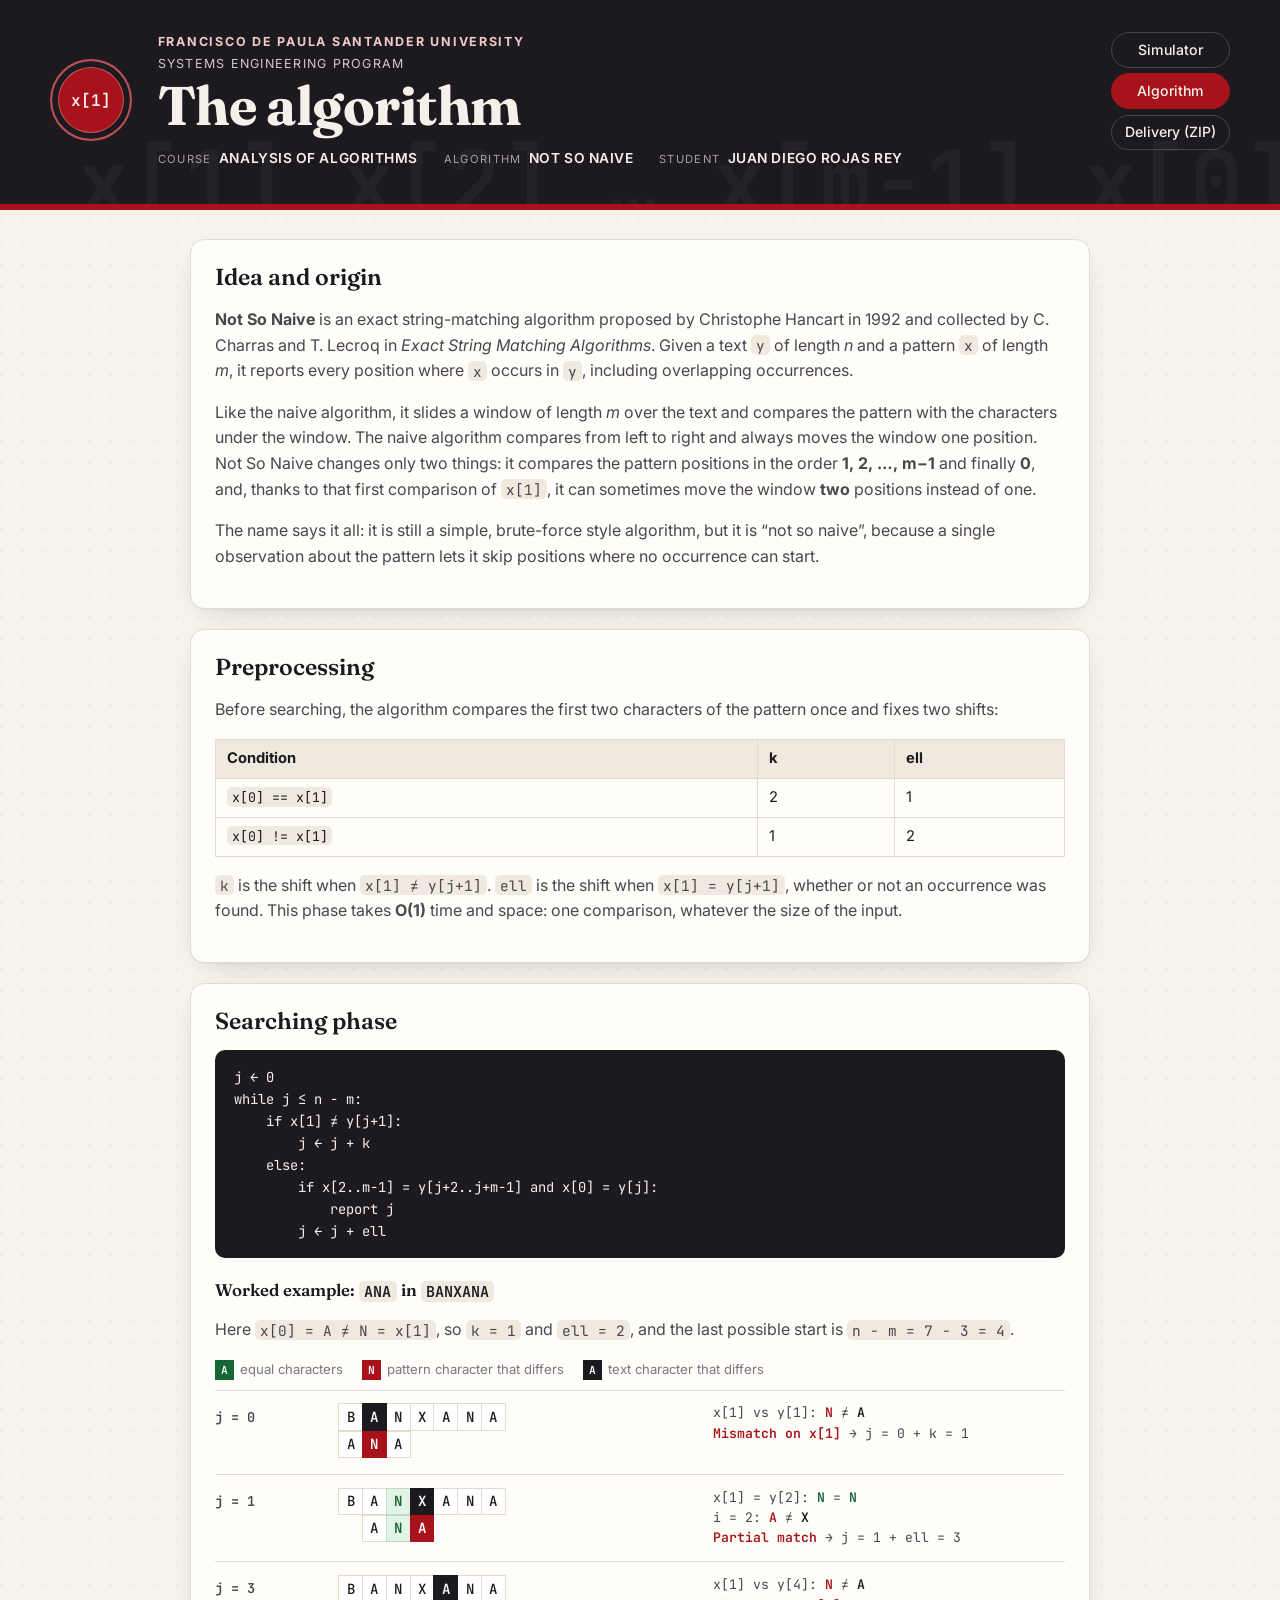
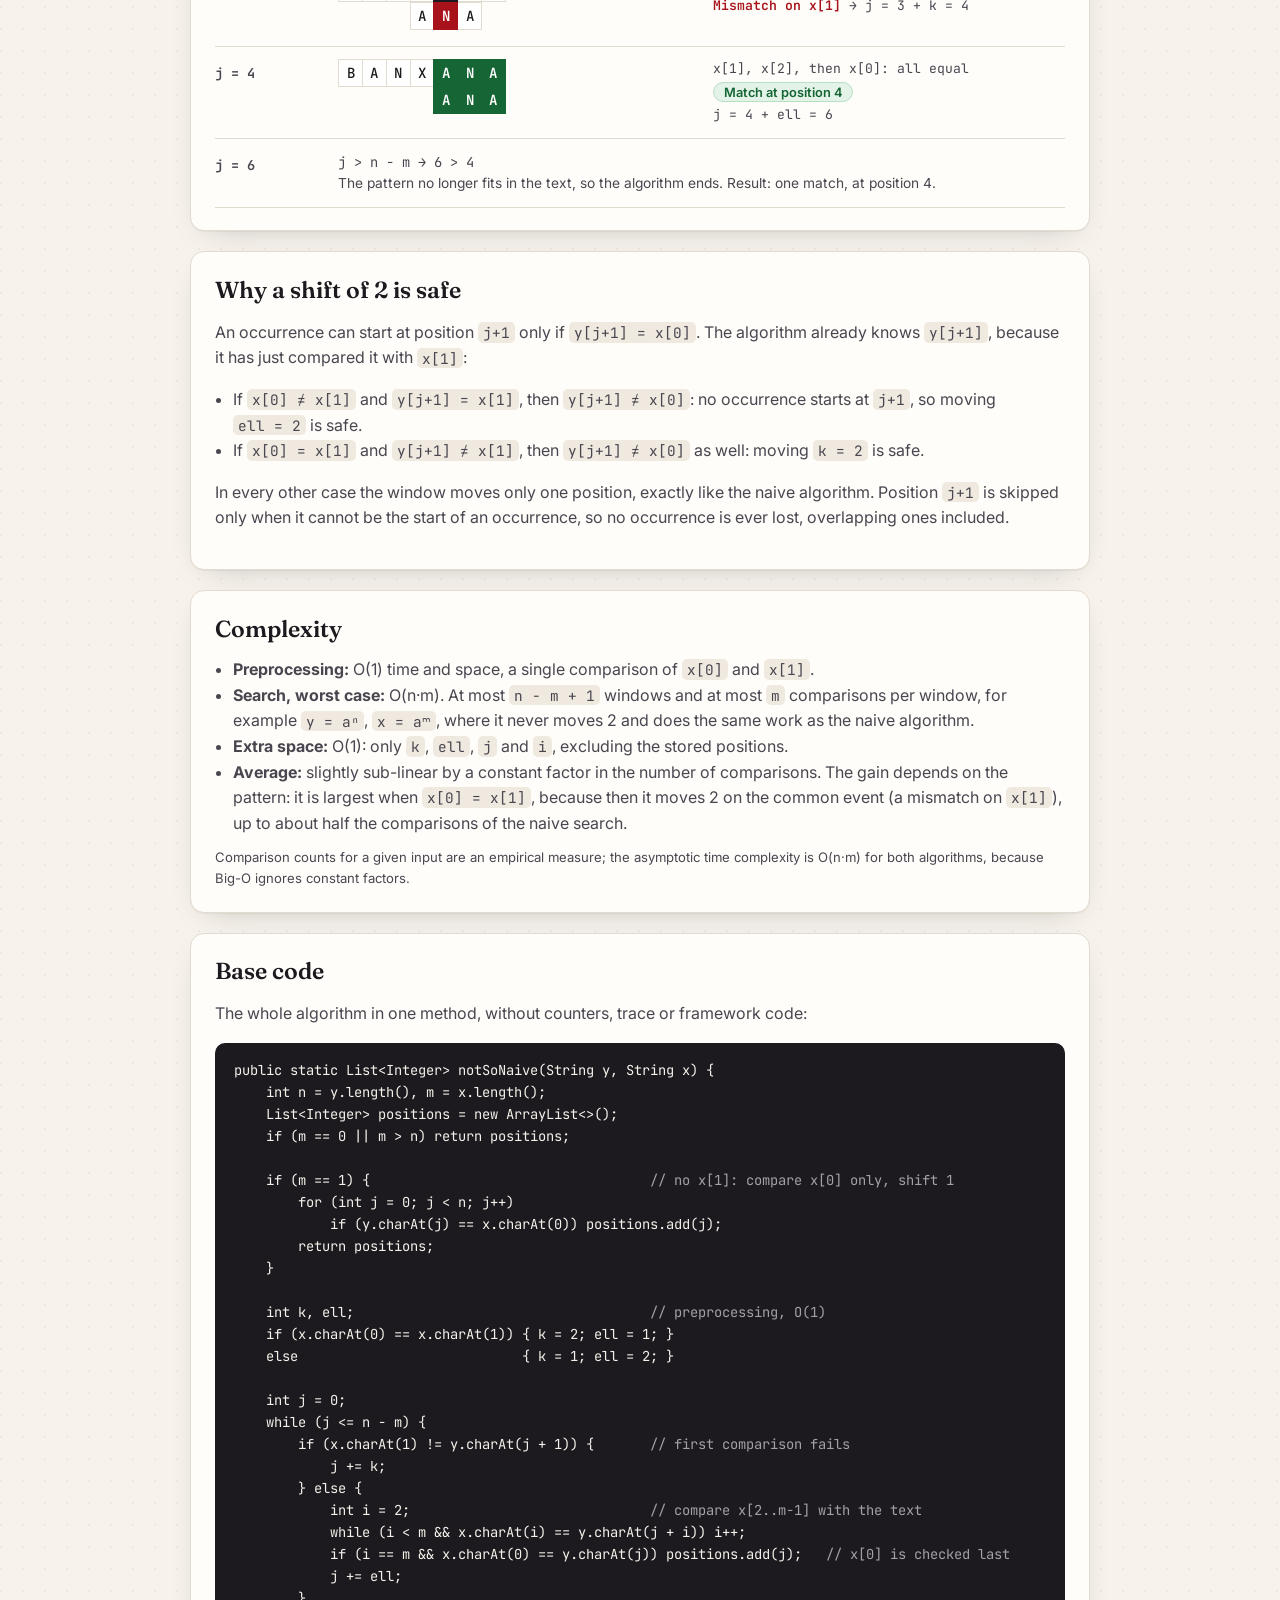
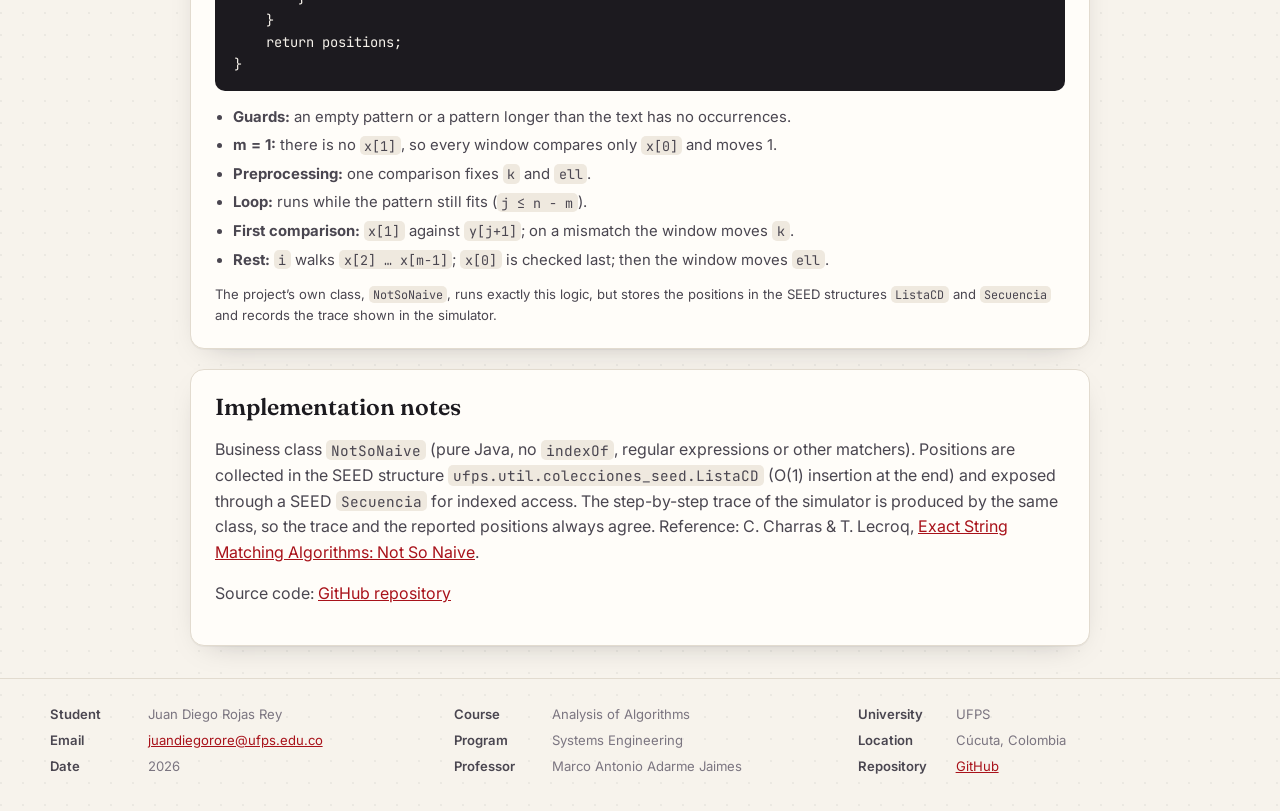
==== commit 5804f0a9: "Add files via upload" ====
--- a/docs/algorithm/index.html
+++ b/docs/algorithm/index.html
@@ -215,8 +215,8 @@
 </main>
 
 <footer class="footer"><div class="wrap"><div class="footer__grid">
-<dl class="footer__col"><div><dt>Student</dt><dd>Juan Diego Rojas Rey</dd></div><div><dt>Email</dt><dd>—</dd></div><div><dt>Date</dt><dd>2026</dd></div></dl>
-<dl class="footer__col"><div><dt>Course</dt><dd>Analysis of Algorithms</dd></div><div><dt>Program</dt><dd>Systems Engineering</dd></div><div><dt>Professor</dt><dd>—</dd></div></dl>
+<dl class="footer__col"><div><dt>Student</dt><dd>Juan Diego Rojas Rey</dd></div><div><dt>Email</dt><dd><a href="mailto:juandiegorore@ufps.edu.co">juandiegorore@ufps.edu.co</a></dd></div><div><dt>Date</dt><dd>2026</dd></div></dl>
+<dl class="footer__col"><div><dt>Course</dt><dd>Analysis of Algorithms</dd></div><div><dt>Program</dt><dd>Systems Engineering</dd></div><div><dt>Professor</dt><dd>Marco Antonio Adarme Jaimes</dd></div></dl>
 <dl class="footer__col"><div><dt>University</dt><dd>UFPS</dd></div><div><dt>Location</dt><dd>Cúcuta, Colombia</dd></div><div><dt>Repository</dt><dd><a href="https://github.com/juandi12334/nat-so-naive" target="_blank" rel="noopener">GitHub</a></dd></div></dl>
 </div></div></footer>
 </body></html>
